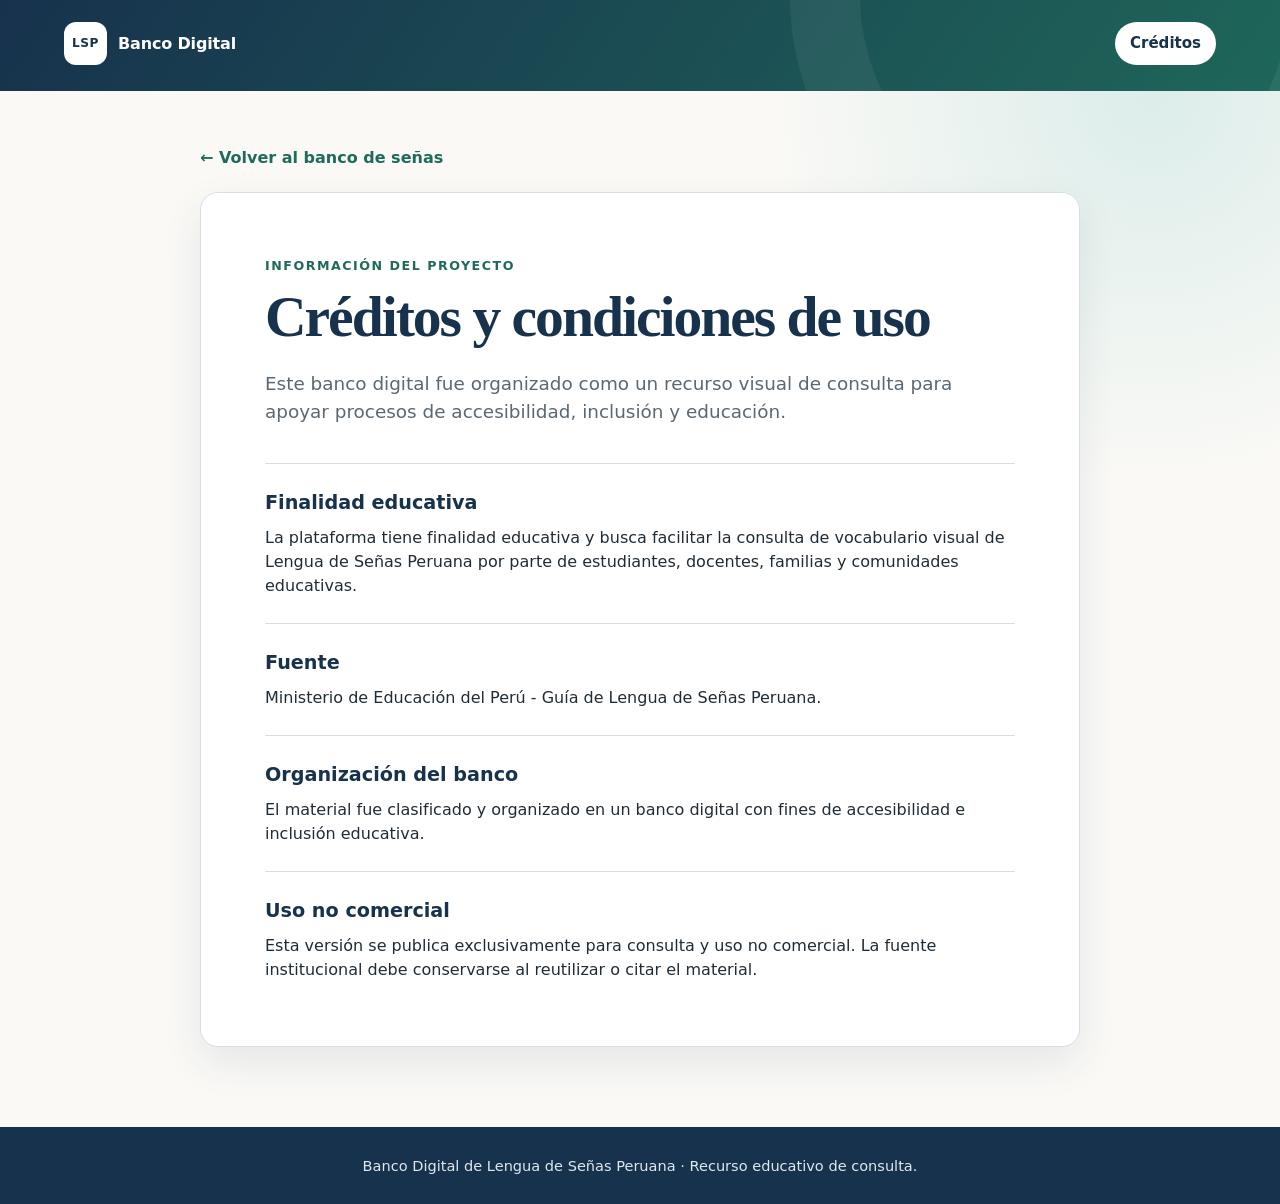
==== creditos.html @ df6a3536 "Add files via upload" ====
<!doctype html>
<html lang="es">
<head>
  <meta charset="utf-8">
  <meta name="viewport" content="width=device-width, initial-scale=1">
  <meta
    name="description"
    content="Créditos y condiciones de uso del Banco Digital de Lengua de Señas Peruana."
  >
  <title>Créditos | Banco Digital de Lengua de Señas Peruana</title>
  <link rel="stylesheet" href="estilos.css">
</head>
<body class="pagina-creditos">
  <a class="salto-contenido" href="#contenido">Ir al contenido</a>

  <header class="cabecera cabecera-interior">
    <nav class="navegacion" aria-label="Navegación principal">
      <a class="marca" href="index.html" aria-label="Volver al banco">
        <span class="marca-icono" aria-hidden="true">LSP</span>
        <span>Banco Digital</span>
      </a>
      <a class="enlace-creditos activo" href="creditos.html">Créditos</a>
    </nav>
  </header>

  <main id="contenido" class="contenido-creditos">
    <a class="volver" href="index.html">← Volver al banco de señas</a>

    <article class="tarjeta-creditos">
      <p class="seccion-etiqueta">Información del proyecto</p>
      <h1>Créditos y condiciones de uso</h1>
      <p class="introduccion">
        Este banco digital fue organizado como un recurso visual de consulta
        para apoyar procesos de accesibilidad, inclusión y educación.
      </p>

      <section>
        <h2>Finalidad educativa</h2>
        <p>
          La plataforma tiene finalidad educativa y busca facilitar la
          consulta de vocabulario visual de Lengua de Señas Peruana por parte
          de estudiantes, docentes, familias y comunidades educativas.
        </p>
      </section>

      <section>
        <h2>Fuente</h2>
        <p>
          Ministerio de Educación del Perú - Guía de Lengua de Señas
          Peruana.
        </p>
      </section>

      <section>
        <h2>Organización del banco</h2>
        <p>
          El material fue clasificado y organizado en un banco digital con
          fines de accesibilidad e inclusión educativa.
        </p>
      </section>

      <section>
        <h2>Uso no comercial</h2>
        <p>
          Esta versión se publica exclusivamente para consulta y uso no
          comercial. La fuente institucional debe conservarse al reutilizar
          o citar el material.
        </p>
      </section>
    </article>
  </main>

  <footer>
    <p>
      Banco Digital de Lengua de Señas Peruana · Recurso educativo de
      consulta.
    </p>
  </footer>
</body>
</html>
---- estilos.css ----
:root {
  color-scheme: light;
  --azul-900: #17324d;
  --azul-800: #214664;
  --azul-700: #2f5f7d;
  --azul-100: #e8f1f5;
  --verde-700: #1f6a5a;
  --verde-600: #287c68;
  --verde-100: #e5f3ef;
  --arena-50: #faf9f6;
  --arena-100: #f2efe8;
  --tinta: #202c35;
  --texto-suave: #5b6871;
  --blanco: #ffffff;
  --borde: #d7e0e5;
  --sombra: 0 16px 40px rgba(23, 50, 77, 0.09);
  --radio: 18px;
  font-family:
    Inter, ui-sans-serif, system-ui, -apple-system, BlinkMacSystemFont,
    "Segoe UI", sans-serif;
}

* {
  box-sizing: border-box;
}

html {
  scroll-behavior: smooth;
}

body {
  min-width: 320px;
  margin: 0;
  color: var(--tinta);
  background:
    radial-gradient(circle at 90% 8%, #dcedea 0, transparent 24rem),
    var(--arena-50);
  line-height: 1.5;
}

button,
input,
select {
  font: inherit;
}

a {
  color: var(--verde-700);
}

a:focus-visible,
button:focus-visible,
input:focus-visible,
select:focus-visible {
  outline: 3px solid #f0ad4e;
  outline-offset: 3px;
}

.salto-contenido {
  position: fixed;
  top: 12px;
  left: 12px;
  z-index: 100;
  padding: 10px 14px;
  color: var(--blanco);
  background: var(--azul-900);
  border-radius: 8px;
  transform: translateY(-160%);
  transition: transform 0.2s ease;
}

.salto-contenido:focus {
  transform: translateY(0);
}

.cabecera {
  position: relative;
  overflow: hidden;
  padding: 22px clamp(20px, 5vw, 72px) 116px;
  color: var(--blanco);
  background:
    linear-gradient(125deg, rgba(23, 50, 77, 0.97), rgba(31, 106, 90, 0.93)),
    var(--azul-900);
}

.cabecera::after {
  position: absolute;
  right: -80px;
  bottom: -190px;
  width: 430px;
  height: 430px;
  border: 70px solid rgba(255, 255, 255, 0.06);
  border-radius: 50%;
  content: "";
}

.cabecera-interior {
  padding-bottom: 26px;
}

.navegacion {
  position: relative;
  z-index: 1;
  display: flex;
  align-items: center;
  justify-content: space-between;
  max-width: 1240px;
  margin: 0 auto;
}

.marca {
  display: inline-flex;
  gap: 11px;
  align-items: center;
  color: var(--blanco);
  font-weight: 750;
  text-decoration: none;
  letter-spacing: -0.01em;
}

.marca-icono {
  display: grid;
  width: 43px;
  height: 43px;
  place-items: center;
  color: var(--azul-900);
  background: var(--blanco);
  border-radius: 12px;
  font-size: 0.76rem;
  font-weight: 850;
  letter-spacing: 0.05em;
}

.enlace-creditos {
  padding: 9px 14px;
  color: var(--blanco);
  border: 1px solid rgba(255, 255, 255, 0.45);
  border-radius: 999px;
  font-size: 0.94rem;
  font-weight: 700;
  text-decoration: none;
}

.enlace-creditos:hover,
.enlace-creditos.activo {
  color: var(--azul-900);
  background: var(--blanco);
}

.presentacion {
  position: relative;
  z-index: 1;
  max-width: 1240px;
  margin: 88px auto 0;
}

.etiqueta-superior,
.seccion-etiqueta {
  margin: 0 0 10px;
  color: #bde5da;
  font-size: 0.79rem;
  font-weight: 800;
  letter-spacing: 0.12em;
  text-transform: uppercase;
}

.presentacion h1 {
  max-width: 820px;
  margin: 0;
  font-family: Georgia, "Times New Roman", serif;
  font-size: clamp(2.35rem, 6vw, 4.9rem);
  font-weight: 600;
  line-height: 1.03;
  letter-spacing: -0.045em;
}

.subtitulo {
  max-width: 670px;
  margin: 24px 0 0;
  color: #e7f1f3;
  font-size: clamp(1.05rem, 2vw, 1.32rem);
}

main {
  width: min(1240px, calc(100% - 40px));
  margin: 0 auto;
}

.panel-busqueda {
  position: relative;
  z-index: 2;
  margin-top: -62px;
  padding: clamp(22px, 4vw, 36px);
  background: rgba(255, 255, 255, 0.98);
  border: 1px solid rgba(215, 224, 229, 0.9);
  border-radius: var(--radio);
  box-shadow: var(--sombra);
}

.panel-encabezado {
  display: flex;
  gap: 20px;
  align-items: flex-start;
  justify-content: space-between;
}

.seccion-etiqueta {
  color: var(--verde-700);
}

.panel-encabezado h2 {
  margin: 0;
  color: var(--azul-900);
  font-family: Georgia, "Times New Roman", serif;
  font-size: clamp(1.7rem, 3vw, 2.35rem);
  font-weight: 600;
  letter-spacing: -0.025em;
}

.controles {
  display: grid;
  grid-template-columns: minmax(0, 1.5fr) minmax(250px, 0.7fr);
  gap: 18px;
  margin-top: 28px;
}

.campo label {
  display: block;
  margin-bottom: 8px;
  color: var(--azul-900);
  font-size: 0.91rem;
  font-weight: 750;
}

.entrada-busqueda {
  position: relative;
}

.entrada-busqueda svg {
  position: absolute;
  top: 50%;
  left: 16px;
  color: var(--azul-700);
  transform: translateY(-50%);
  pointer-events: none;
}

input,
select {
  width: 100%;
  height: 52px;
  color: var(--tinta);
  background: var(--arena-50);
  border: 1px solid var(--borde);
  border-radius: 12px;
}

input {
  padding: 0 16px 0 48px;
}

select {
  padding: 0 40px 0 15px;
}

input:hover,
select:hover {
  border-color: var(--azul-700);
}

.boton-secundario,
.boton-principal {
  min-height: 44px;
  padding: 10px 17px;
  border-radius: 10px;
  font-weight: 750;
  cursor: pointer;
}

.boton-secundario {
  color: var(--azul-800);
  background: var(--blanco);
  border: 1px solid var(--borde);
}

.boton-secundario:hover {
  background: var(--azul-100);
}

.boton-principal {
  color: var(--blanco);
  background: var(--verde-700);
  border: 1px solid var(--verde-700);
}

.boton-principal:hover {
  background: var(--verde-600);
}

.resultado-resumen {
  display: flex;
  gap: 20px;
  align-items: center;
  justify-content: space-between;
  min-height: 26px;
  margin-top: 22px;
}

#contador {
  margin: 0;
  color: var(--azul-900);
  font-weight: 800;
}

.mostrando {
  margin: 0;
  color: var(--texto-suave);
  font-size: 0.91rem;
}

.estado-carga {
  margin: 42px 0;
  padding: 34px;
  color: var(--texto-suave);
  text-align: center;
  background: var(--blanco);
  border: 1px dashed var(--borde);
  border-radius: var(--radio);
}

.estado-carga[hidden] {
  display: none;
}

.estado-carga.error {
  color: #7a2e2e;
  background: #fff4f2;
  border-color: #e8b8b2;
}

.galeria {
  display: grid;
  grid-template-columns: repeat(4, minmax(0, 1fr));
  gap: 22px;
  padding: 40px 0 18px;
}

.tarjeta {
  overflow: hidden;
  min-width: 0;
  background: var(--blanco);
  border: 1px solid var(--borde);
  border-radius: 16px;
  box-shadow: 0 8px 28px rgba(23, 50, 77, 0.06);
  transition:
    transform 0.2s ease,
    box-shadow 0.2s ease;
}

.tarjeta:hover {
  box-shadow: 0 16px 34px rgba(23, 50, 77, 0.13);
  transform: translateY(-3px);
}

.marco-imagen {
  display: grid;
  aspect-ratio: 4 / 3;
  place-items: center;
  padding: 12px;
  background:
    linear-gradient(145deg, #edf4f3, #f7f4ed);
  border-bottom: 1px solid var(--borde);
}

.imagen-sena {
  width: 100%;
  height: 100%;
  object-fit: contain;
  background: var(--blanco);
  border-radius: 9px;
}

.imagen-sena.error-imagen {
  opacity: 0.2;
}

.tarjeta-contenido {
  padding: 17px 18px 19px;
}

.categoria-tarjeta {
  margin: 0 0 7px;
  color: var(--verde-700);
  font-size: 0.72rem;
  font-weight: 850;
  letter-spacing: 0.085em;
  text-transform: uppercase;
}

.palabra-tarjeta {
  margin: 0;
  color: var(--azul-900);
  font-family: Georgia, "Times New Roman", serif;
  font-size: 1.48rem;
  font-weight: 600;
  line-height: 1.15;
  overflow-wrap: anywhere;
}

.fuente-tarjeta {
  display: -webkit-box;
  margin: 12px 0 0;
  overflow: hidden;
  color: var(--texto-suave);
  font-size: 0.78rem;
  line-height: 1.4;
  -webkit-box-orient: vertical;
  -webkit-line-clamp: 2;
}

.acciones-galeria {
  display: flex;
  justify-content: center;
  min-height: 70px;
  padding: 12px 0 28px;
}

footer {
  margin-top: 60px;
  padding: 28px 20px;
  color: #dfe9ed;
  text-align: center;
  background: var(--azul-900);
  font-size: 0.91rem;
}

footer p {
  margin: 0;
}

footer a {
  color: #bde5da;
}

.solo-lectores {
  position: absolute;
  width: 1px;
  height: 1px;
  padding: 0;
  overflow: hidden;
  clip: rect(0, 0, 0, 0);
  white-space: nowrap;
  border: 0;
}

.contenido-creditos {
  max-width: 880px;
  padding: 55px 0 20px;
}

.volver {
  display: inline-block;
  margin-bottom: 22px;
  font-weight: 750;
  text-decoration: none;
}

.tarjeta-creditos {
  padding: clamp(26px, 6vw, 64px);
  background: var(--blanco);
  border: 1px solid var(--borde);
  border-radius: var(--radio);
  box-shadow: var(--sombra);
}

.tarjeta-creditos h1 {
  margin: 0;
  color: var(--azul-900);
  font-family: Georgia, "Times New Roman", serif;
  font-size: clamp(2.15rem, 5vw, 3.6rem);
  font-weight: 600;
  line-height: 1.08;
  letter-spacing: -0.035em;
}

.tarjeta-creditos .introduccion {
  margin: 22px 0 38px;
  color: var(--texto-suave);
  font-size: 1.15rem;
}

.tarjeta-creditos section {
  padding: 25px 0;
  border-top: 1px solid var(--borde);
}

.tarjeta-creditos section:last-child {
  padding-bottom: 0;
}

.tarjeta-creditos h2 {
  margin: 0 0 8px;
  color: var(--azul-900);
  font-size: 1.2rem;
}

.tarjeta-creditos section p {
  margin: 0;
}

@media (max-width: 1050px) {
  .galeria {
    grid-template-columns: repeat(3, minmax(0, 1fr));
  }
}

@media (max-width: 760px) {
  .cabecera {
    padding-right: 20px;
    padding-bottom: 96px;
    padding-left: 20px;
  }

  .presentacion {
    margin-top: 62px;
  }

  main {
    width: min(100% - 28px, 1240px);
  }

  .panel-busqueda {
    margin-top: -48px;
  }

  .panel-encabezado,
  .resultado-resumen {
    align-items: stretch;
    flex-direction: column;
  }

  .boton-secundario {
    align-self: flex-start;
  }

  .controles {
    grid-template-columns: 1fr;
  }

  .galeria {
    grid-template-columns: repeat(2, minmax(0, 1fr));
    gap: 15px;
  }
}

@media (max-width: 500px) {
  .marca > span:last-child {
    display: none;
  }

  .presentacion h1 {
    font-size: 2.45rem;
  }

  .galeria {
    grid-template-columns: 1fr;
  }

  .marco-imagen {
    aspect-ratio: 16 / 11;
  }

  .boton-secundario,
  .boton-principal {
    width: 100%;
  }

  .contenido-creditos {
    padding-top: 30px;
  }
}

@media (prefers-reduced-motion: reduce) {
  *,
  *::before,
  *::after {
    scroll-behavior: auto !important;
    transition: none !important;
  }
}
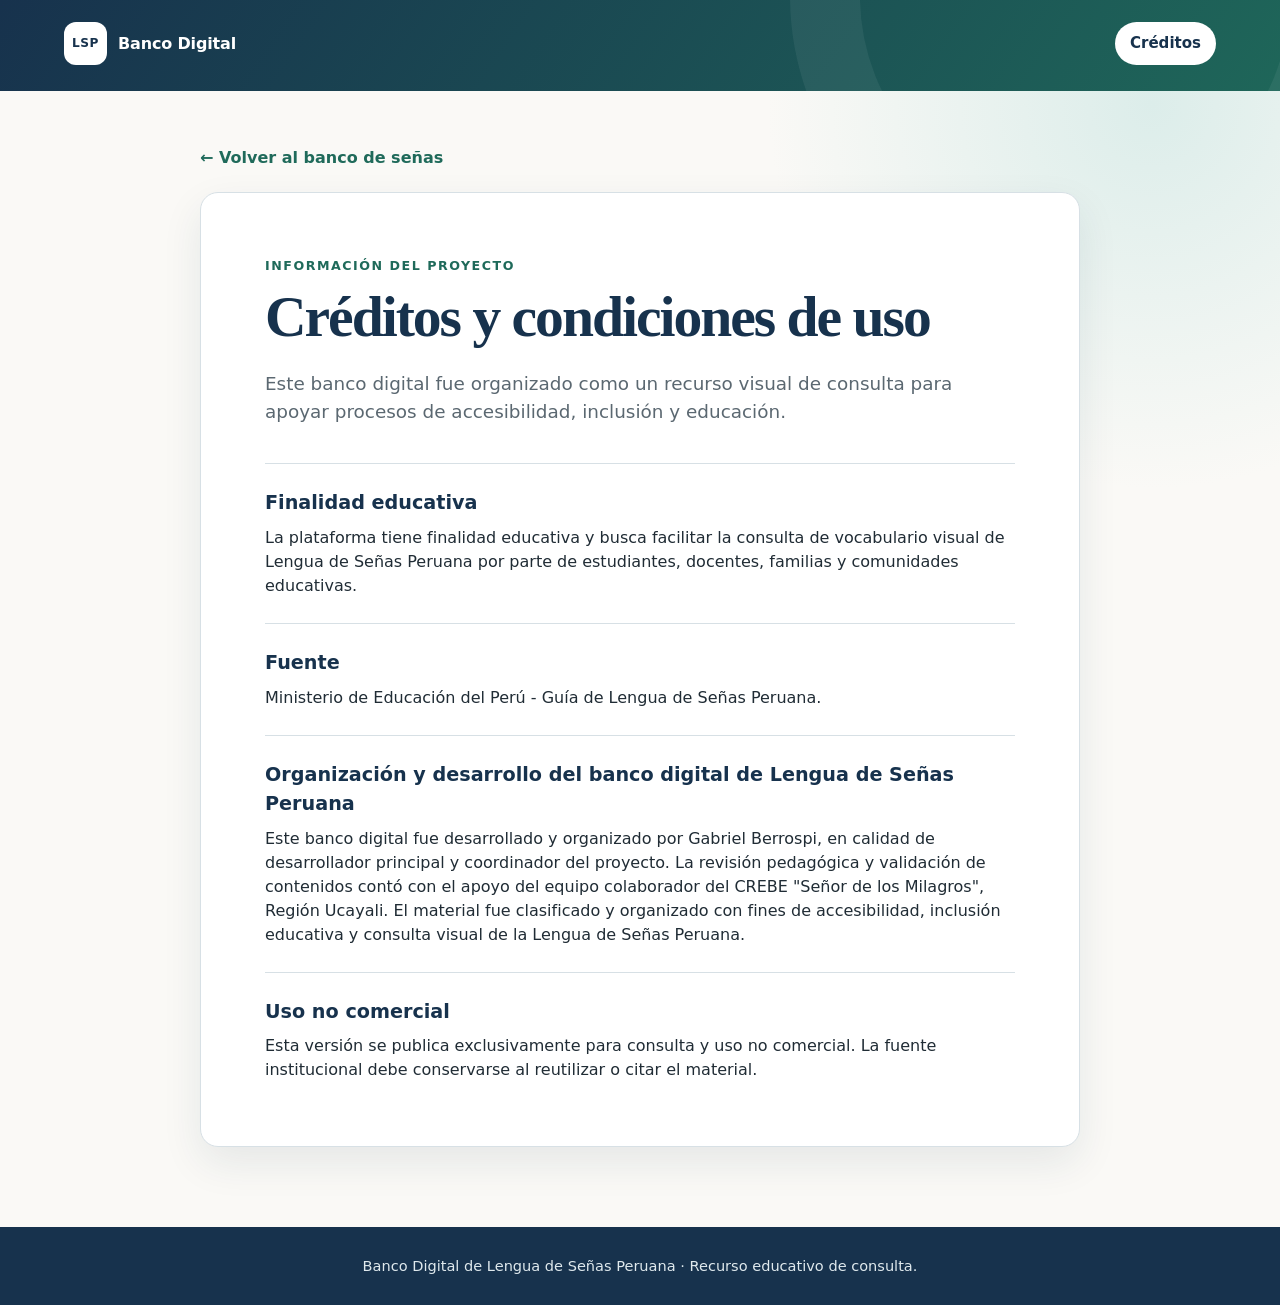
==== commit 15374b2f: "Update creditos.html" ====
--- a/creditos.html
+++ b/creditos.html
@@ -52,10 +52,14 @@
       </section>
 
       <section>
-        <h2>Organización del banco</h2>
+        <h2>Organización y desarrollo del banco digital de Lengua de Señas Peruana</h2>
         <p>
-          El material fue clasificado y organizado en un banco digital con
-          fines de accesibilidad e inclusión educativa.
+          Este banco digital fue desarrollado y organizado por Gabriel Berrospi, 
+          en calidad de desarrollador principal y coordinador del proyecto. 
+          La revisión pedagógica y validación de contenidos contó con el apoyo del equipo colaborador
+          del CREBE "Señor de los Milagros", Región Ucayali.
+          El material fue clasificado y organizado con fines de accesibilidad, 
+          inclusión educativa y consulta visual de la Lengua de Señas Peruana.
         </p>
       </section>
 
--- a/estilos.css
+++ b/estilos.css
@@ -588,3 +588,6 @@
     transition: none !important;
   }
 }
+.fuente-tarjeta {
+  display: none;
+}
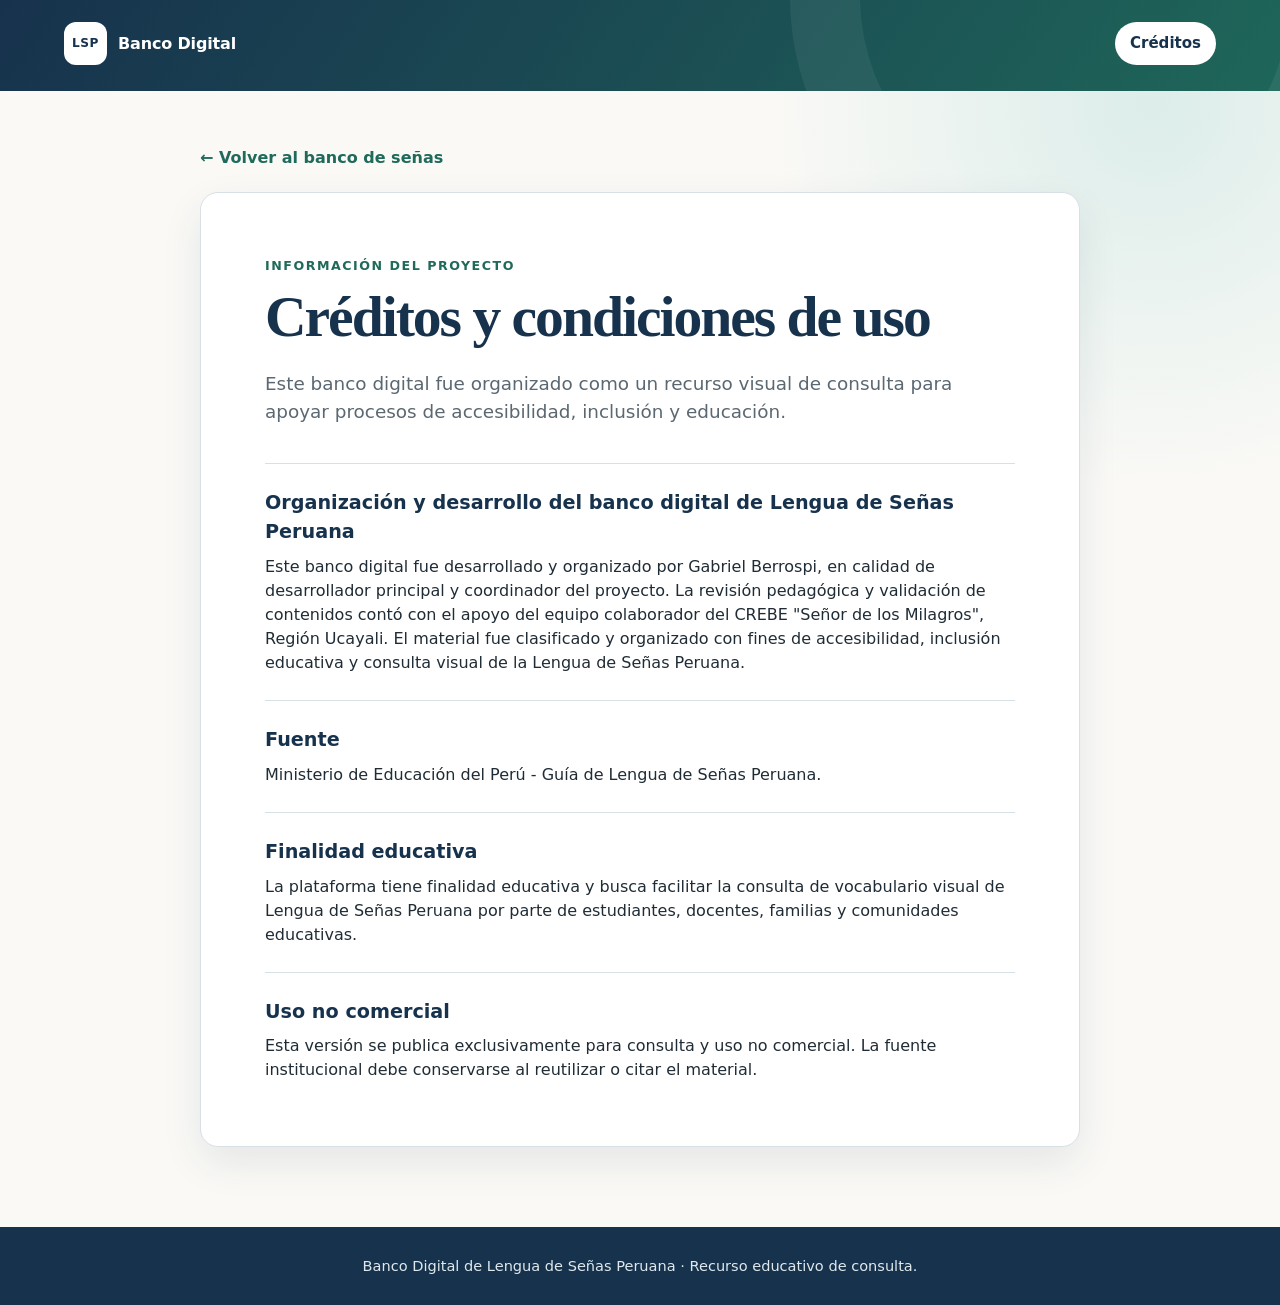
==== commit 2f2dbffd: "Update creditos.html" ====
--- a/creditos.html
+++ b/creditos.html
@@ -33,25 +33,7 @@
         Este banco digital fue organizado como un recurso visual de consulta
         para apoyar procesos de accesibilidad, inclusión y educación.
       </p>
-
-      <section>
-        <h2>Finalidad educativa</h2>
-        <p>
-          La plataforma tiene finalidad educativa y busca facilitar la
-          consulta de vocabulario visual de Lengua de Señas Peruana por parte
-          de estudiantes, docentes, familias y comunidades educativas.
-        </p>
-      </section>
-
-      <section>
-        <h2>Fuente</h2>
-        <p>
-          Ministerio de Educación del Perú - Guía de Lengua de Señas
-          Peruana.
-        </p>
-      </section>
-
-      <section>
+  <section>
         <h2>Organización y desarrollo del banco digital de Lengua de Señas Peruana</h2>
         <p>
           Este banco digital fue desarrollado y organizado por Gabriel Berrospi, 
@@ -62,7 +44,21 @@
           inclusión educativa y consulta visual de la Lengua de Señas Peruana.
         </p>
       </section>
-
+      <section>
+        <h2>Fuente</h2>
+        <p>
+          Ministerio de Educación del Perú - Guía de Lengua de Señas
+          Peruana.
+        </p>
+      </section>
+  <section>
+        <h2>Finalidad educativa</h2>
+        <p>
+          La plataforma tiene finalidad educativa y busca facilitar la
+          consulta de vocabulario visual de Lengua de Señas Peruana por parte
+          de estudiantes, docentes, familias y comunidades educativas.
+        </p>
+      </section>
       <section>
         <h2>Uso no comercial</h2>
         <p>
